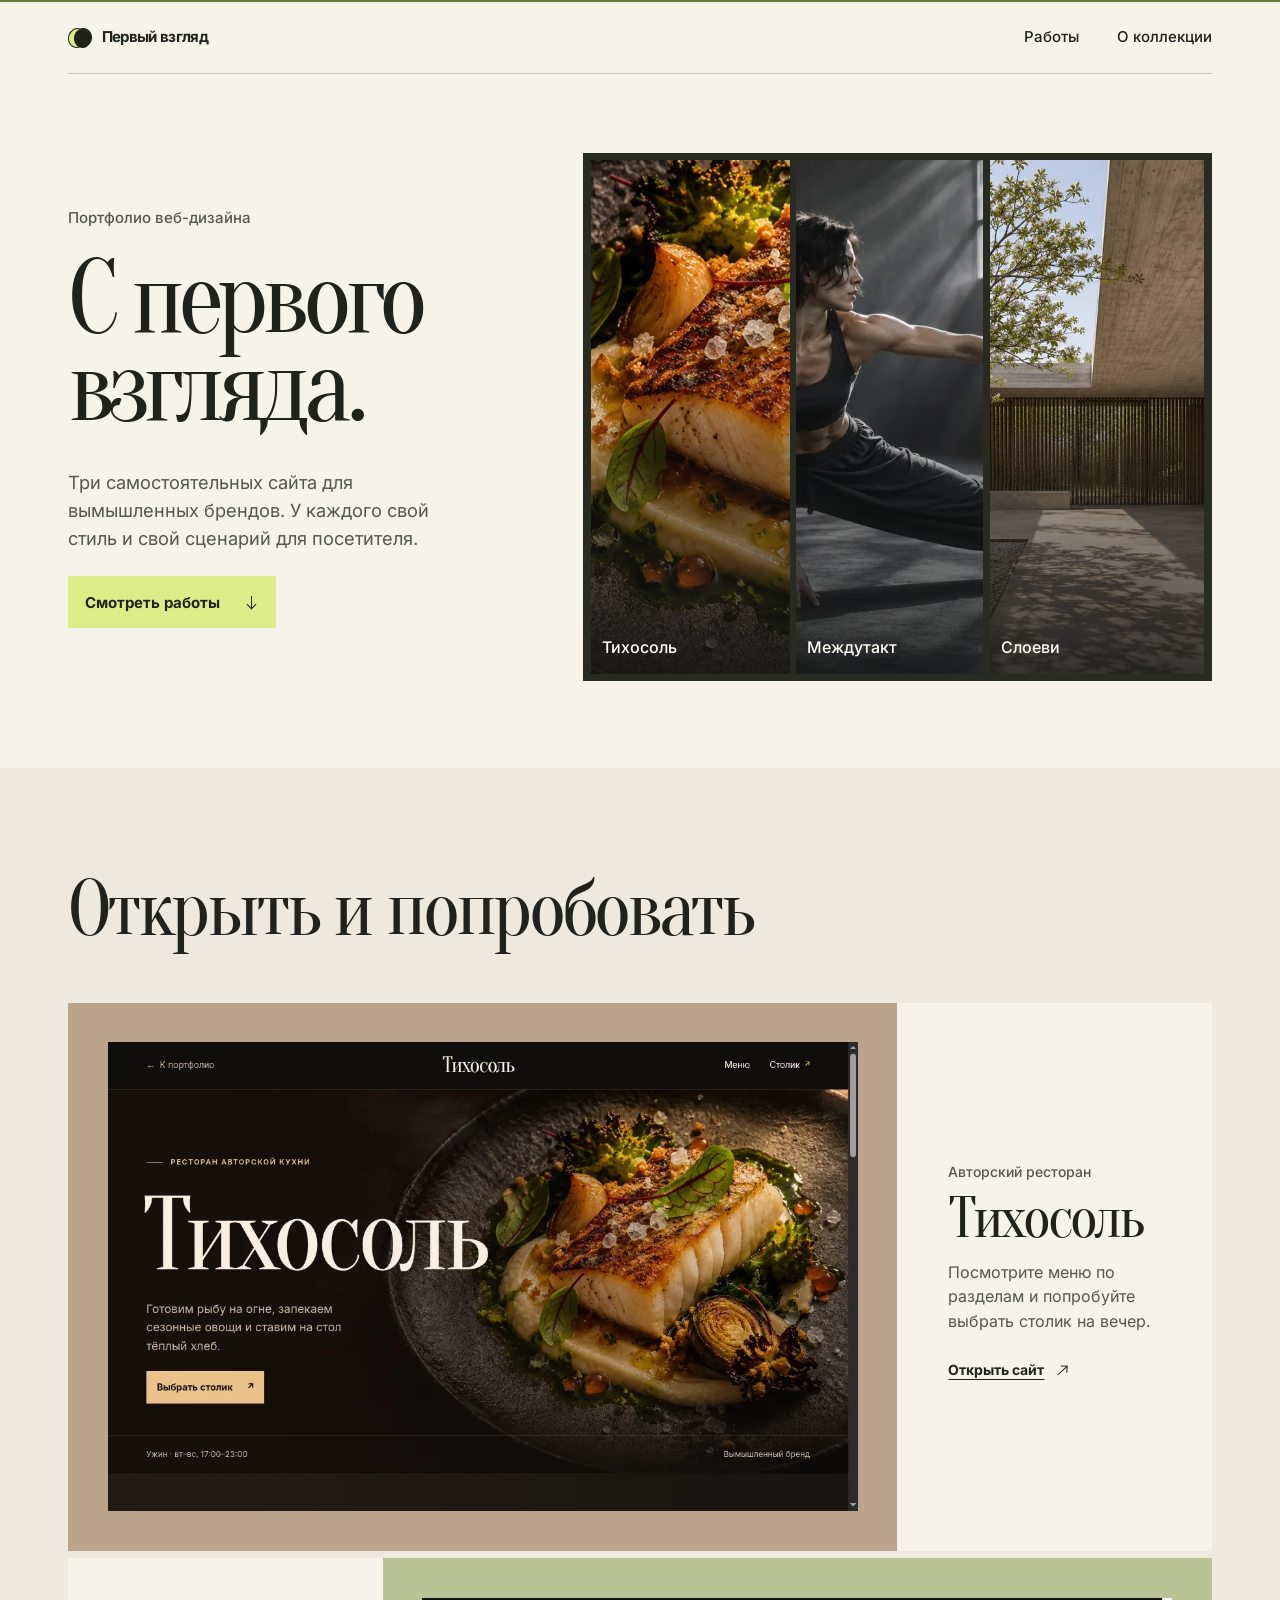
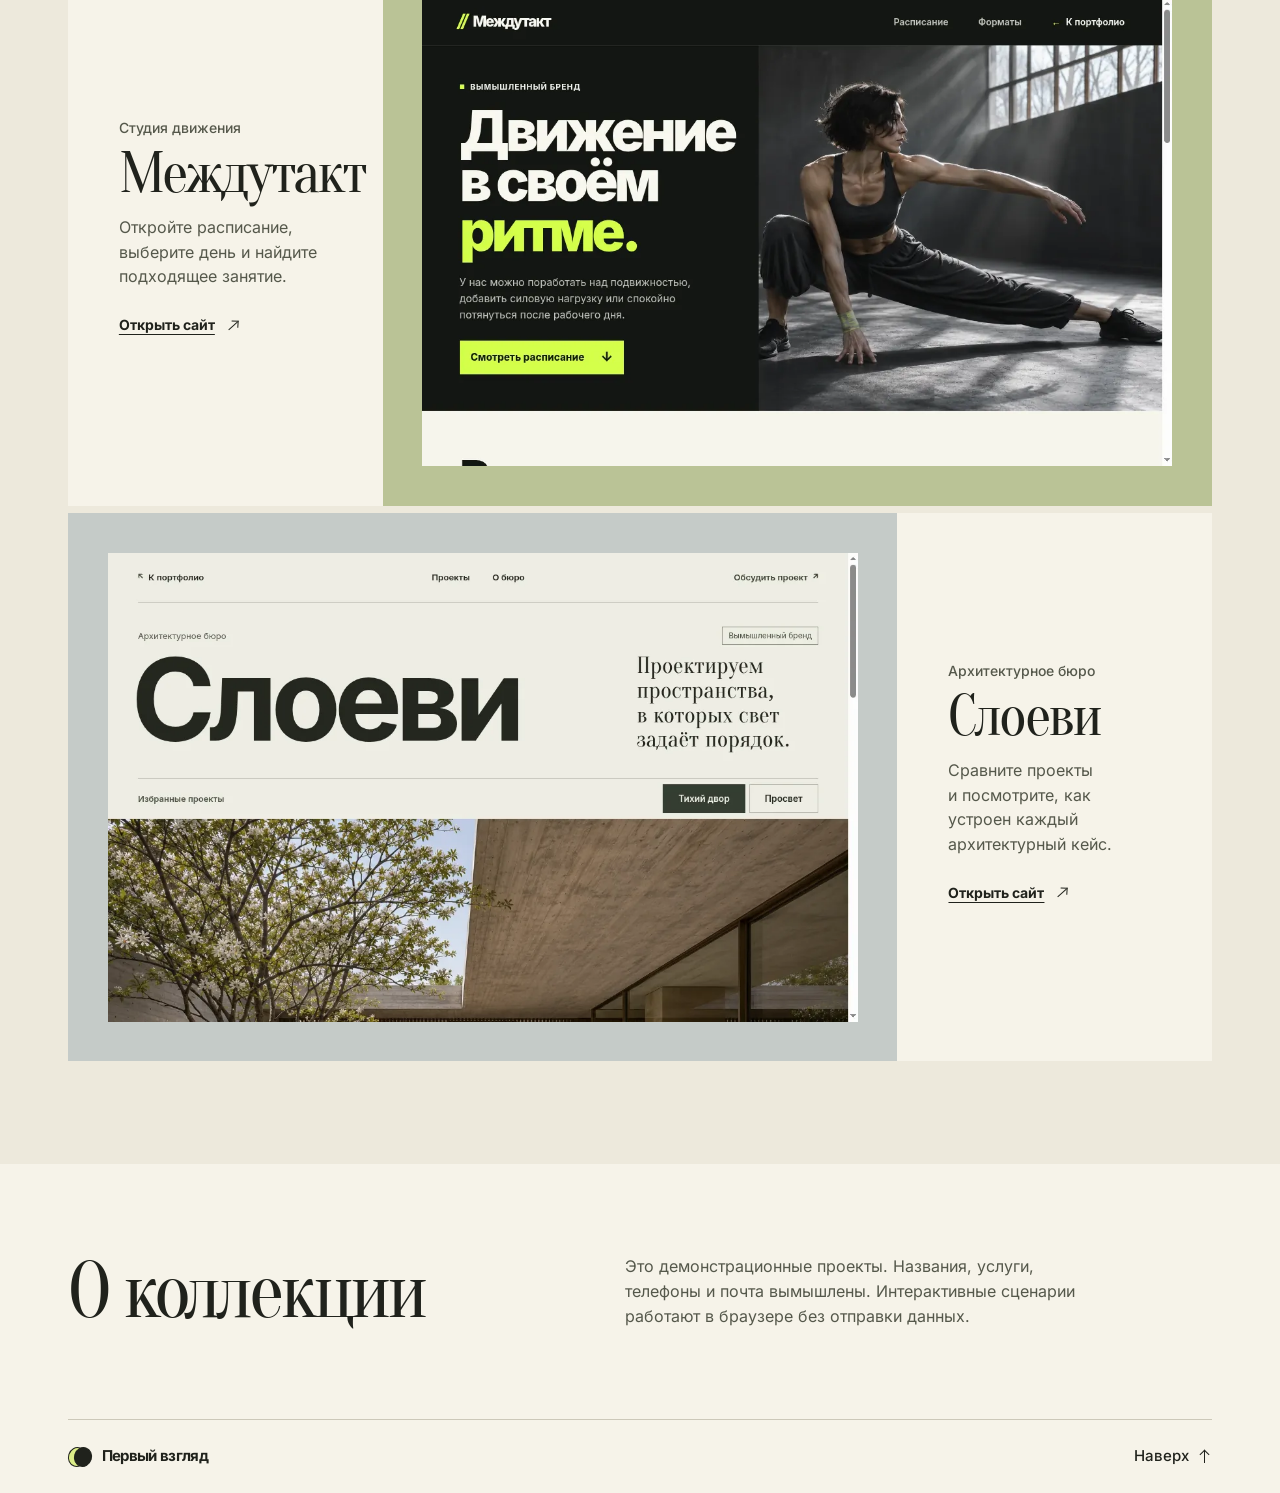
==== index.html @ 432946ef "Publish fictional web design portfolio" ====
<!doctype html>
<html lang="ru">
<head>
  <meta charset="utf-8">
  <meta name="viewport" content="width=device-width,initial-scale=1">
  <meta name="theme-color" content="#f6f3e9">
  <meta name="description" content="Портфолио веб-дизайна. Три самостоятельных интерактивных сайта для вымышленных брендов в гастрономии, фитнесе и архитектуре.">
  <title>Первый взгляд · Портфолио веб-дизайна</title>
  <link rel="icon" href="assets/mark.png" type="image/png">
  <link rel="preload" href="assets/fonts/oranienbaum-cyr.woff2" as="font" type="font/woff2" crossorigin>
  <link rel="stylesheet" href="portfolio.css">
  <script defer src="portfolio.js"></script>
</head>
<body id="top">
  <div class="reading-progress" aria-hidden="true"></div>
  <a class="skip" href="#main">К содержанию</a>
  <header class="masthead">
    <div class="container masthead-inner">
      <a href="#top" class="identity">
        <span class="identity-mark" aria-hidden="true"></span>
        <span>Первый взгляд</span>
      </a>
      <nav aria-label="Навигация по портфолио">
        <a href="#works">Работы</a>
        <a href="#about">О коллекции</a>
      </nav>
    </div>
  </header>
  <main id="main" tabindex="-1">
    <section class="hero container" aria-labelledby="title">
      <div class="intro">
        <p class="hero-label">Портфолио веб-дизайна</p>
        <h1 id="title"><span>С первого</span> <span>взгляда.</span></h1>
        <p class="intro-text">Три самостоятельных сайта для вымышленных брендов. У каждого свой стиль и свой сценарий для посетителя.</p>
        <a class="primary" href="#works">Смотреть работы <span class="arrow down" aria-hidden="true"></span></a>
      </div>
      <div class="cover-gallery" aria-label="Демосайты">
        <a class="cover cover--food" href="tihosol/index.html" data-project="tihosol">
          <img src="tihosol/assets/cover.webp" alt="" width="960" height="610" fetchpriority="high">
          <span>Тихосоль</span>
        </a>
        <a class="cover cover--movement" href="mezhdutakt/index.html" data-project="mezhdutakt">
          <img src="mezhdutakt/assets/cover.webp" alt="" width="1080" height="720" fetchpriority="high">
          <span>Междутакт</span>
        </a>
        <a class="cover cover--architecture" href="sloevi/index.html" data-project="sloevi">
          <img src="sloevi/assets/cover.webp" alt="" width="1120" height="747" fetchpriority="high">
          <span>Слоеви</span>
        </a>
      </div>
    </section>

    <section class="works" id="works" aria-labelledby="works-title">
      <div class="container">
        <h2 id="works-title">Открыть и попробовать</h2>
        <div class="project-list">
          <article data-reveal class="project project--food">
            <a class="project-link" href="tihosol/index.html">
              <div class="project-media">
                <img src="assets/tihosol-screen.webp" width="1152" height="720" alt="Первый экран демосайта ресторана «Тихосоль»" loading="lazy" decoding="async">
              </div>
              <div class="project-copy">
                <p>Авторский ресторан</p>
                <h3>Тихосоль</h3>
                <p>Посмотрите меню по разделам и попробуйте выбрать столик на вечер.</p>
                <span class="project-action">Открыть сайт <span class="arrow diagonal" aria-hidden="true"></span></span>
              </div>
            </a>
          </article>
          <article data-reveal class="project project--movement">
            <a class="project-link" href="mezhdutakt/index.html">
              <div class="project-media">
                <img src="assets/mezhdutakt-screen.webp" width="1152" height="720" alt="Первый экран демосайта студии движения «Междутакт»" loading="lazy" decoding="async">
              </div>
              <div class="project-copy">
                <p>Студия движения</p>
                <h3>Междутакт</h3>
                <p>Откройте расписание, выберите день и найдите подходящее занятие.</p>
                <span class="project-action">Открыть сайт <span class="arrow diagonal" aria-hidden="true"></span></span>
              </div>
            </a>
          </article>
          <article data-reveal class="project project--architecture">
            <a class="project-link" href="sloevi/index.html">
              <div class="project-media">
                <img src="assets/sloevi-screen.webp" width="1152" height="720" alt="Первый экран демосайта архитектурного бюро «Слоеви»" loading="lazy" decoding="async">
              </div>
              <div class="project-copy">
                <p>Архитектурное бюро</p>
                <h3>Слоеви</h3>
                <p>Сравните проекты и посмотрите, как устроен каждый архитектурный кейс.</p>
                <span class="project-action">Открыть сайт <span class="arrow diagonal" aria-hidden="true"></span></span>
              </div>
            </a>
          </article>
        </div>
      </div>
    </section>

    <section class="about" id="about" aria-labelledby="about-title">
      <div class="container about-inner" data-reveal>
        <h2 id="about-title">О коллекции</h2>
        <p>Это демонстрационные проекты. Названия, услуги, телефоны и почта вымышлены. Интерактивные сценарии работают в браузере без отправки данных.</p>
      </div>
    </section>
  </main>
  <footer class="footer">
    <div class="container footer-inner">
      <a href="#top" class="identity"><span class="identity-mark" aria-hidden="true"></span>Первый взгляд</a>
      <a href="#top" class="to-top">Наверх <span class="arrow up" aria-hidden="true"></span></a>
    </div>
  </footer>
</body>
</html>
---- portfolio.css ----
@font-face {
  font-family: Oranienbaum;
  src: url("assets/fonts/oranienbaum-cyr.woff2") format("woff2");
  font-weight: 400;
  font-display: swap;
  unicode-range: U+0301,U+0400-045F,U+0490-0491,U+04B0-04B1,U+2116;
}
@font-face {
  font-family: Inter;
  src: url("assets/fonts/inter-latin.woff2") format("woff2");
  font-weight: 400 700;
  font-display: swap;
}
@font-face {
  font-family: Inter;
  src: url("assets/fonts/inter-cyr.woff2") format("woff2");
  font-weight: 400 700;
  font-display: swap;
  unicode-range: U+0301,U+0400-045F,U+0490-0491,U+04B0-04B1,U+2116;
}

:root {
  color-scheme: light;
  --paper: #f6f3e9;
  --panel: #ede9dc;
  --ink: #20221c;
  --muted: #55584b;
  --line: #ccc8b9;
  --acid: #dced88;
  --accent: #bacd64;
  --title: Oranienbaum, Georgia, serif;
  --ui: Inter, system-ui, sans-serif;
  --gutter: clamp(16px, 5.3vw, 78px);
  --ease: cubic-bezier(.22,.7,.2,1);
}
* { box-sizing: border-box; }
html { background: var(--paper); scroll-behavior: smooth; }
body { margin: 0; color: var(--ink); font: 400 1rem/1.55 var(--ui); }
h1, h2, h3, p { margin: 0; }
h1, h2, h3 { text-wrap: balance; }
p { text-wrap: pretty; }
a { color: inherit; }
:where(a):focus-visible { outline: 2px solid var(--ink); outline-offset: 5px; }
:where(section, main)[id] { scroll-margin-top: 24px; }
main:focus { outline: none; }
.container { width: min(100% - var(--gutter) * 2, 1350px); margin-inline: auto; }
.skip:not(:focus) { position: absolute; width: 1px; height: 1px; overflow: hidden; clip-path: inset(50%); white-space: nowrap; }
.skip:focus { position: fixed; top: 10px; left: 10px; z-index: 5; padding: 10px 15px; background: var(--paper); }

.masthead-inner, .footer-inner { display: flex; min-height: 74px; align-items: center; justify-content: space-between; gap: 15px; }
.masthead-inner { border-bottom: 1px solid var(--line); }
.identity { display: inline-flex; align-items: center; min-height: 44px; gap: 10px; font-size: .9375rem; font-weight: 700; letter-spacing: -.045em; text-decoration: none; white-space: nowrap; }
.identity-mark { position: relative; width: 24px; height: 22px; flex: 0 0 24px; }
.identity-mark::before, .identity-mark::after {
  content: "";
  position: absolute;
  top: 2px;
  width: 16px;
  height: 18px;
  border: 1.5px solid;
  border-radius: 51%;
  transform: rotate(18deg);
}
.identity-mark::before { left: 0; background: var(--acid); }
.identity-mark::after { right: 0; background: var(--ink); }
.masthead nav { display: flex; align-items: center; gap: clamp(14px, 3vw, 42px); }
.masthead nav a, .to-top { display: inline-flex; align-items: center; min-height: 44px; font-size: .9375rem; font-weight: 500; text-decoration: none; white-space: nowrap; }
.masthead nav a:hover, .to-top:hover { text-decoration: underline; text-underline-offset: 4px; }

.hero {
  min-height: clamp(570px, 47vw, 745px);
  display: grid;
  grid-template-columns: minmax(0, .83fr) minmax(0, 1.17fr);
  gap: clamp(28px, 5.4vw, 86px);
  align-items: center;
  padding-block: clamp(41px, 6.15vw, 98px) clamp(48px, 6.8vw, 105px);
}
.intro { min-width: 0; }
.hero-label { margin-bottom: clamp(15px, 2vw, 30px); color: var(--muted); font-size: .9375rem; font-weight: 500; }
h1 { font: 400 clamp(4.5rem, 8.15vw, 8.1rem)/.84 var(--title); letter-spacing: -.066em; }
h1 span { display: block; }
.intro-text { max-width: 35ch; margin-top: clamp(24px, 3vw, 43px); font-size: clamp(1rem, 1.42vw, 1.18rem); color: var(--muted); }
.primary {
  display: inline-flex;
  width: fit-content;
  min-height: 52px;
  align-items: center;
  gap: 24px;
  margin-top: 24px;
  padding: 12px 17px;
  background: var(--acid);
  font-size: .9375rem;
  font-weight: 700;
  text-decoration: none;
  transition: background-color .2s, transform .24s var(--ease);
}
.primary:hover { background: var(--accent); transform: translateY(-2px); }
.primary:active { transform: translateY(0); }
.arrow { position: relative; display: inline-block; flex: 0 0 15px; width: 15px; height: 15px; }
.arrow::before, .arrow::after { content: ""; position: absolute; }
.arrow::before { left: 1px; right: 2px; top: 7px; border-top: 1.5px solid; }
.arrow::after { top: 4px; right: 2px; width: 6px; height: 6px; border-top: 1.5px solid; border-right: 1.5px solid; transform: rotate(45deg); }
.down { transform: rotate(90deg); }
.up { transform: rotate(-90deg); }
.diagonal { transform: rotate(-42deg); }

.cover-gallery {
  display: grid;
  grid-template-columns: minmax(0, 1fr) minmax(0, .94fr) minmax(0, 1.08fr);
  gap: clamp(4px, .5vw, 8px);
  min-width: 0;
  aspect-ratio: 1.19;
  padding: clamp(5px, .6vw, 9px);
  background: #282b22;
}
.cover {
  display: flex;
  position: relative;
  isolation: isolate;
  overflow: hidden;
  min-width: 0;
  align-items: end;
  background: #535445;
  color: #fffdf6;
  text-decoration: none;
}
.cover:focus-visible { outline: 2px solid var(--acid); outline-offset: -4px; }
.cover img { position: absolute; z-index: -2; inset: 0; width: 100%; height: 100%; object-fit: cover; transition: transform .5s var(--ease); }
.cover::before { position: absolute; z-index: -1; inset: 40% 0 0; content: ""; background: linear-gradient(transparent, #141515d9); }
.cover span { padding: 13px 11px; font-size: clamp(.75rem, 1.3vw, 1rem); font-weight: 500; }
.cover--food { background: #604433; }
.cover--food img { object-position: 51% center; }
.cover--movement { background: #65684d; }
.cover--movement img { object-position: 53% center; }
.cover--architecture { background: #696963; }
.cover--architecture img { object-position: 48% center; }
.cover::after {
  content: "";
  position: absolute;
  z-index: 1;
  inset: 0;
  background: var(--cover-ink, #31332b);
  transform: translateY(-102%);
  pointer-events: none;
}
.cover--food { --cover-ink: #68492f; }
.cover--movement { --cover-ink: #5b6840; }
.cover--architecture { --cover-ink: #69685d; }
.cover span::after {
  content: "";
  display: block;
  height: 1px;
  background: currentColor;
  transform: scaleX(0);
  transform-origin: left;
  transition: transform .25s var(--ease);
}
.cover:is(:hover, :focus-visible) span::after { transform: scaleX(1); }
.cover:is(:hover, :focus-visible) img { transform: scale(1.08); }

.works { padding-block: clamp(55px, 8vw, 116px); background: var(--panel); }
h2 { font: 400 clamp(2.75rem, 6.15vw, 5.6rem)/.96 var(--title); letter-spacing: -.05em; }
.works h2 { margin-bottom: clamp(22px, 4.4vw, 64px); }
.project-list { display: grid; gap: 7px; }
.project-link {
  position: relative;
  display: grid;
  grid-template-columns: minmax(0, 1.45fr) minmax(0, .55fr);
  align-items: stretch;
  gap: 0;
  background: var(--paper);
  text-decoration: none;
}
.project-media { display: grid; align-items: center; min-width: 0; padding: clamp(13px, 3.1vw, 44px); background: var(--mat, #c7c5b8); }
.project-media img { display: block; width: 100%; height: auto; aspect-ratio: 8 / 5; object-fit: cover; transition: transform .44s var(--ease); }
.project-link:hover .project-media img { transform: scale(1.025); }
.project--food { --mat: #bba48c; }
.project--movement { --mat: #bac396; }
.project--architecture { --mat: #c5cbc8; }
.project--movement .project-link { grid-template-columns: minmax(0, .55fr) minmax(0, 1.45fr); }
.project--movement .project-media { grid-column: 2; grid-row: 1; }
.project--movement .project-copy { grid-column: 1; grid-row: 1; }
.project-copy { display: flex; flex-direction: column; justify-content: center; align-items: flex-start; padding: clamp(22px, 4vw, 51px); }
.project-copy h3 { margin: 7px 0 13px; font: 400 clamp(2.35rem, 4.6vw, 4.25rem)/.96 var(--title); letter-spacing: -.045em; }
.project-copy > p { width: min(100%, 34ch); color: var(--muted); }
.project-copy > p:first-child { font-size: .875rem; font-weight: 500; }
.project-action { display: inline-flex; align-items: center; gap: 11px; min-height: 44px; margin-top: 14px; font-size: .875rem; font-weight: 700; text-decoration: underline; text-underline-offset: 4px; }
.project-link:hover .project-action { text-decoration-thickness: 2px; }

.about { padding-block: clamp(42px, 7vw, 98px); }
.about-inner { display: grid; grid-template-columns: minmax(0, .9fr) minmax(0, 1.1fr); gap: clamp(22px, 6vw, 78px); align-items: center; }
.about-inner > p { max-width: 48ch; color: var(--muted); }
.footer-inner { border-top: 1px solid var(--line); }
.to-top { gap: 8px; }

.reading-progress { display: none; }
@media (prefers-reduced-motion: no-preference) {
  .hero-label, .intro h1 span, .intro-text, .intro .primary, .cover-gallery {
    animation: intro-in .67s var(--ease) both;
  }
  .intro h1 span:first-child { animation-delay: .06s; }
  .intro h1 span:last-child { animation-delay: .15s; }
  .intro-text { animation-delay: .22s; }
  .intro .primary { animation-delay: .3s; }
  .cover-gallery { animation-delay: .06s; }
  .cover::after { animation: lift-cover .62s var(--ease) both; }
  .cover--food::after { animation-delay: .16s; }
  .cover--movement::after { animation-delay: .25s; }
  .cover--architecture::after { animation-delay: .34s; }

  .motion-ready [data-reveal] .project-media img,
  .motion-ready [data-reveal] .project-copy,
  .motion-ready .about-inner > * {
    transition: opacity .55s var(--ease), transform .55s var(--ease);
  }
  .motion-ready [data-reveal] .project-copy { transition-delay: .09s; }
  .motion-ready [data-reveal]:not(.is-visible):not(:focus-within) .project-media img {
    opacity: .25;
    transform: scale(.975) translateY(9px);
  }
  .motion-ready [data-reveal]:not(.is-visible):not(:focus-within) .project-copy,
  .motion-ready .about-inner:not(.is-visible) > * {
    opacity: .15;
    transform: translateY(14px);
  }

  @supports (animation-timeline: scroll()) {
    .reading-progress {
      display: block;
      position: fixed;
      z-index: 4;
      inset: 0 0 auto;
      height: 2px;
      background: #68783a;
      transform-origin: left;
      pointer-events: none;
      animation: reading-progress linear both;
      animation-timeline: scroll(root block);
    }
  }

  @keyframes intro-in {
    from { opacity: 0; transform: translateY(15px); }
    to { opacity: 1; transform: translateY(0); }
  }
  @keyframes lift-cover {
    from { transform: translateY(0); }
    to { transform: translateY(-102%); }
  }
  @keyframes reading-progress {
    from { transform: scaleX(0); }
    to { transform: scaleX(1); }
  }
}
@media (prefers-reduced-motion: reduce) {
  html { scroll-behavior: auto; }
  *, *::before, *::after { transition: none !important; animation: none !important; }
}
@media (max-width: 1000px) {
  .hero { grid-template-columns: minmax(0, .9fr) minmax(0, 1.1fr); }
  h1 { font-size: clamp(3.68rem, 8.85vw, 5.7rem); }
  .project-copy { padding: clamp(20px, 3vw, 30px); }
  .project-copy h3 { font-size: clamp(2rem, 4.6vw, 3.5rem); }
}
@media (max-width: 680px) {
  .masthead-inner, .footer-inner { min-height: 61px; }
  .masthead nav a { font-size: .8125rem; }
  .identity { gap: 7px; }
  .hero { min-height: 0; grid-template-columns: 1fr; gap: 28px; padding-block: 33px 45px; }
  h1 { font-size: clamp(3.72rem, 15vw, 6.1rem); }
  .intro-text { margin-top: 18px; }
  .primary { margin-top: 17px; }
  .cover-gallery { aspect-ratio: 1.5; }
  .cover span { padding: 8px 5px; }
  .works { padding-block: 40px 49px; }
  .project-list { gap: 13px; }
  .project-link, .project--movement .project-link { grid-template-columns: minmax(0, 1fr); }
  .project--movement .project-media, .project--movement .project-copy { grid-column: auto; grid-row: auto; }
  .project-copy { padding: 17px 15px 9px; }
  .project-copy h3 { font-size: 2.5rem; margin-bottom: 8px; }
  .project-action { margin-top: 7px; }
  .about-inner { grid-template-columns: minmax(0, 1fr); gap: 16px; }
}
@media (max-width: 355px) {
  .identity { font-size: .8125rem; }
  .masthead nav { gap: 9px; }
}
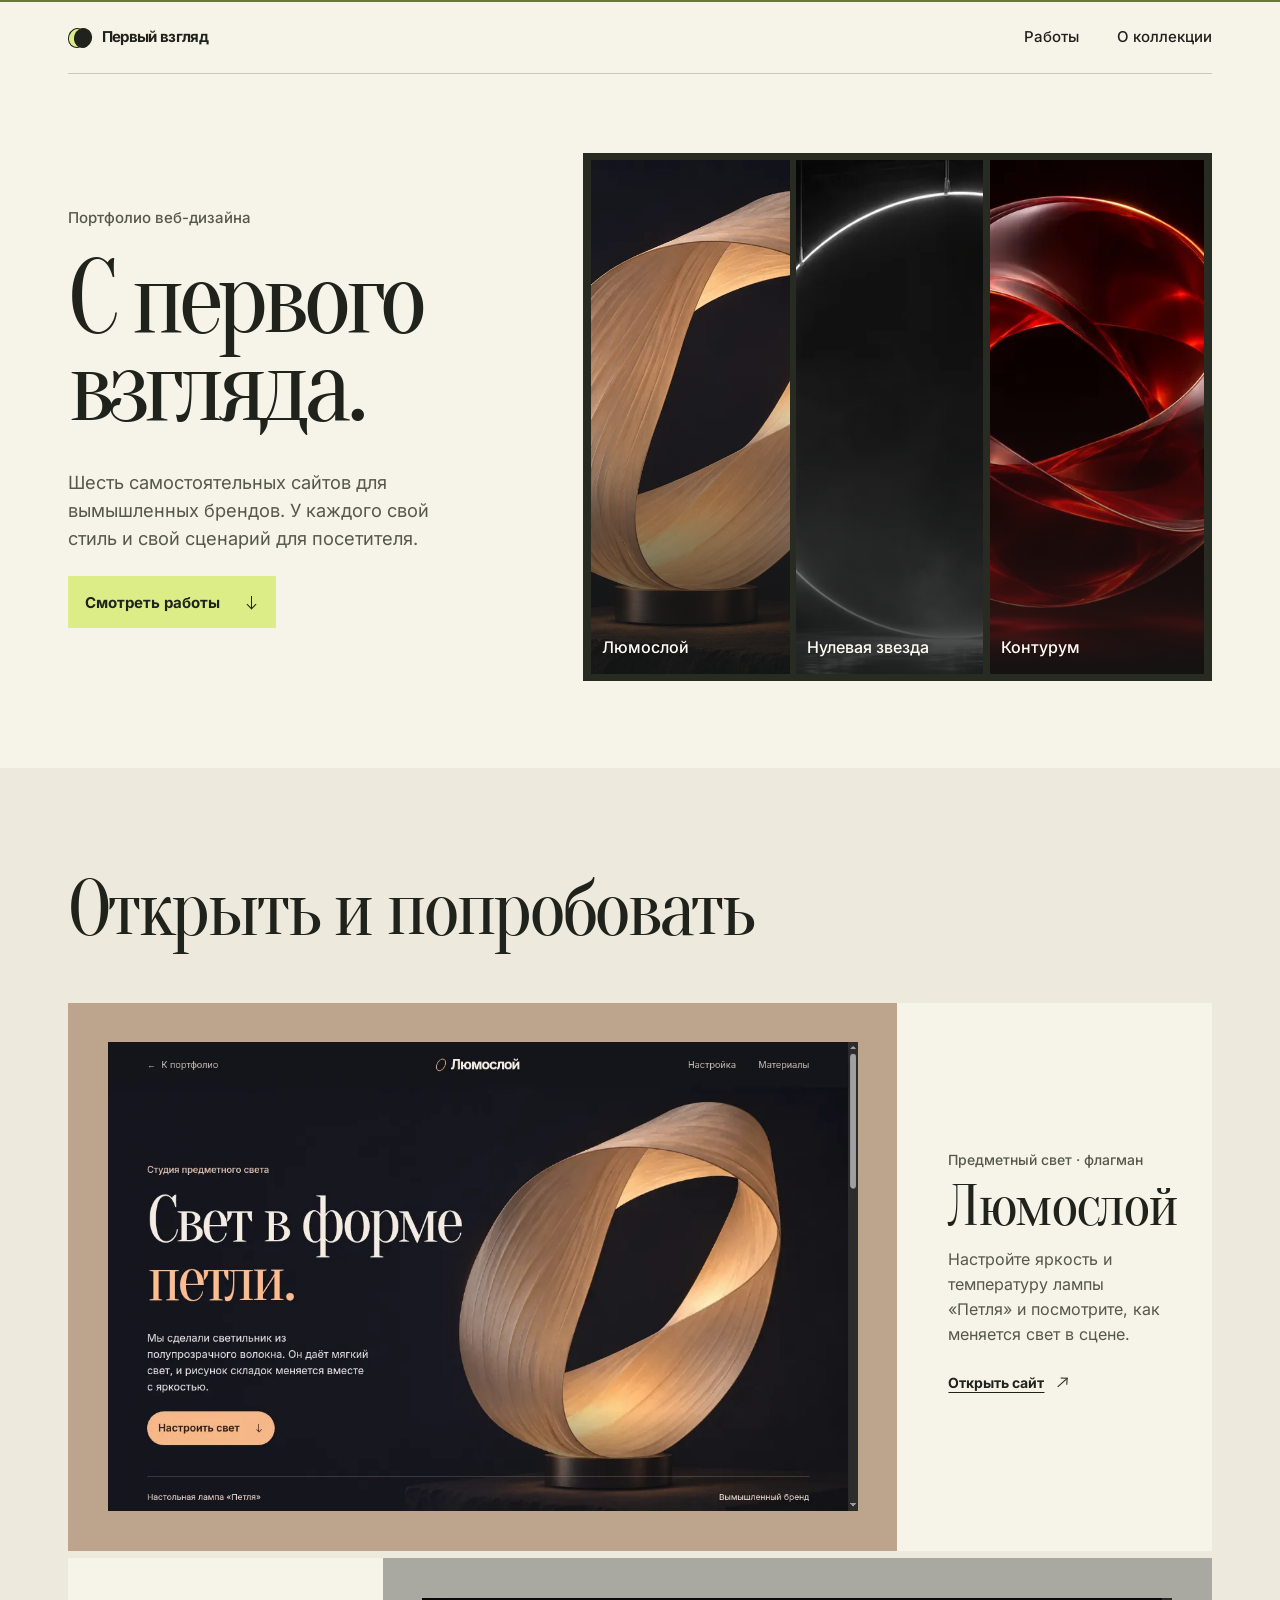
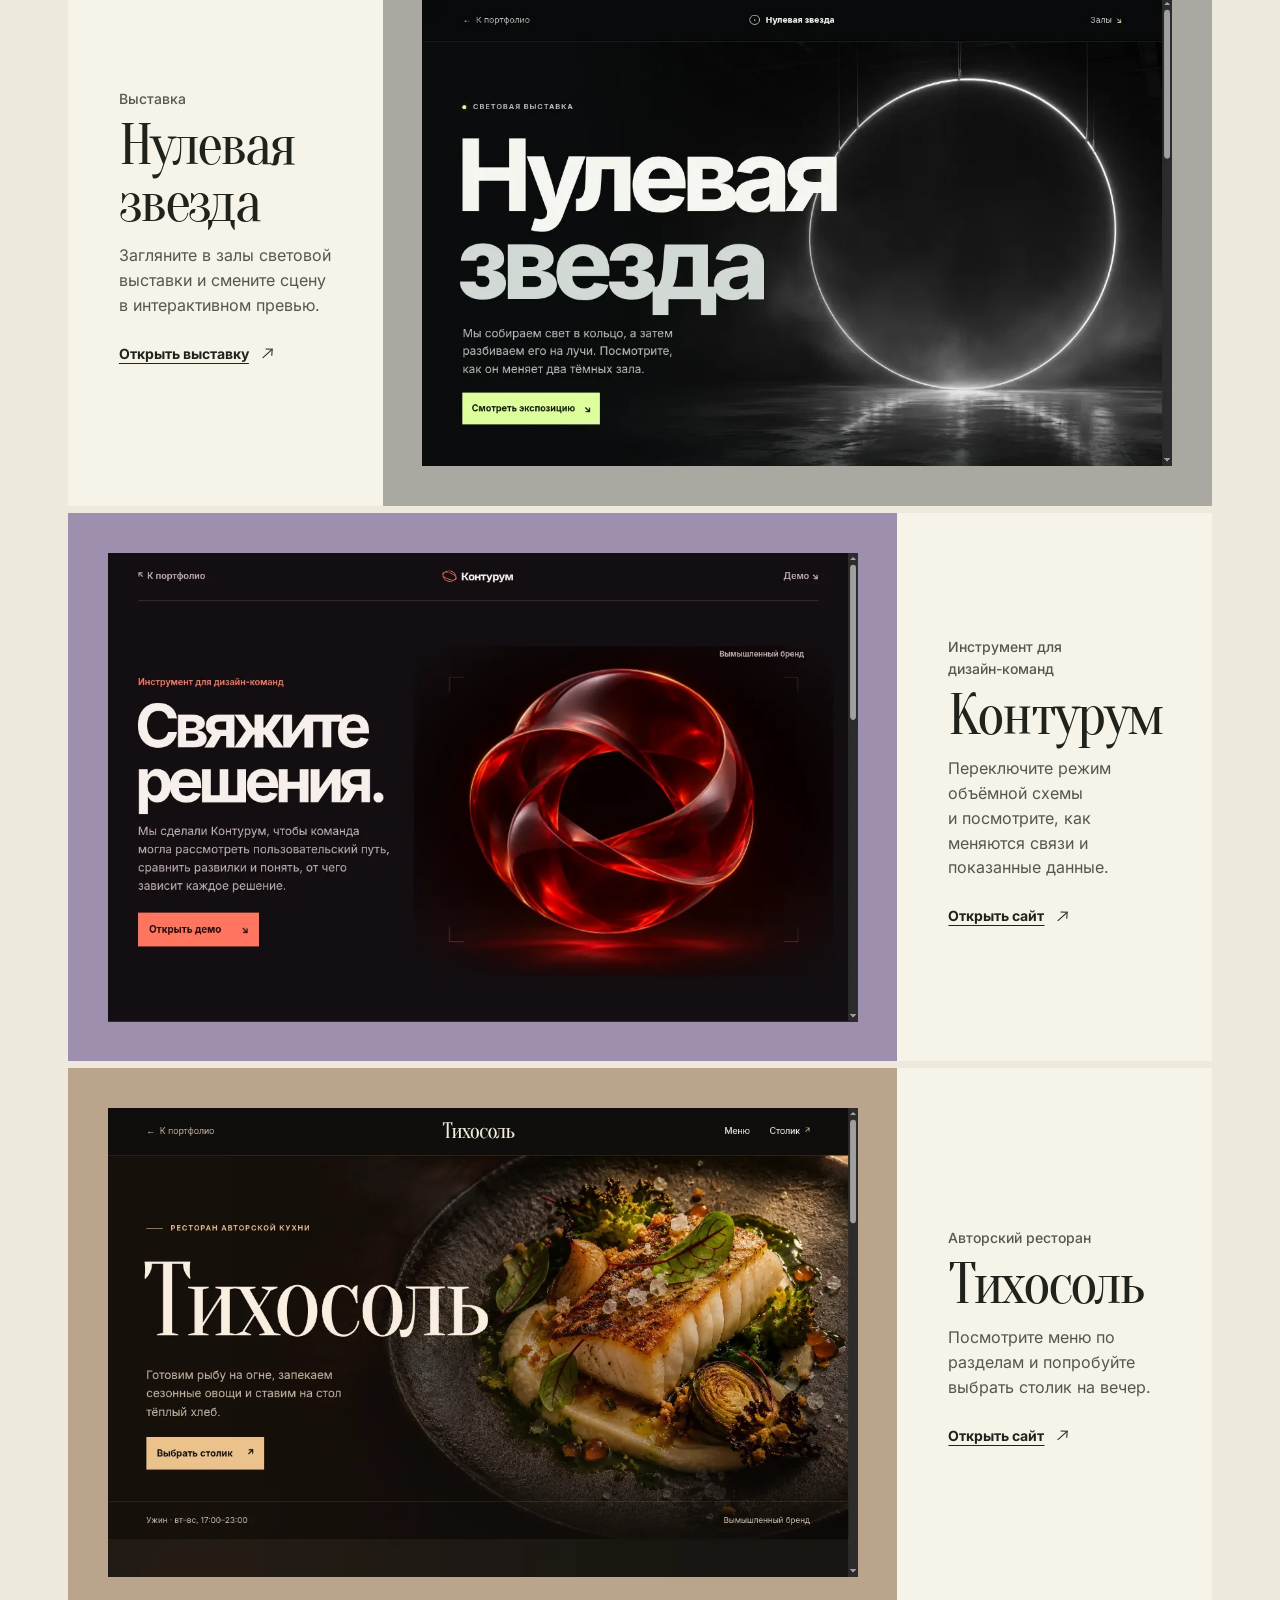
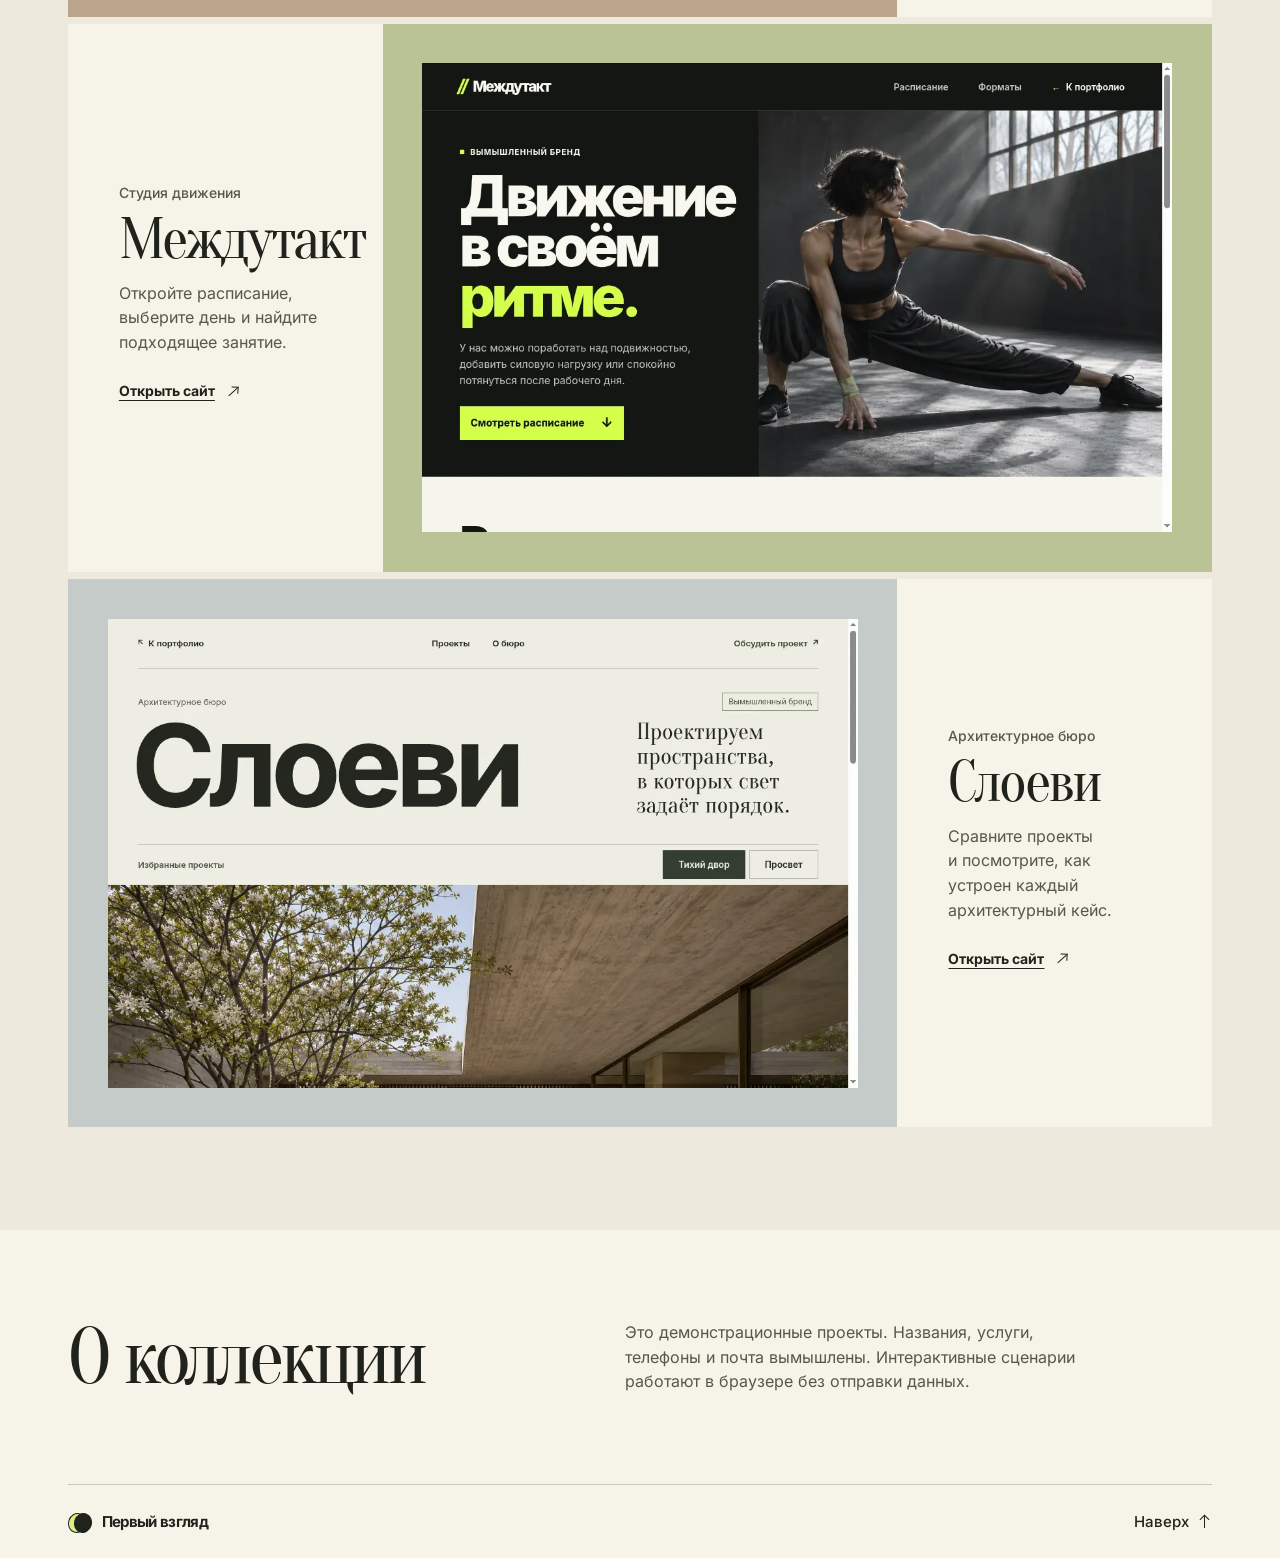
==== commit 060848ac: "Publish three new portfolio demos" ====
--- a/index.html
+++ b/index.html
@@ -4,11 +4,11 @@
   <meta charset="utf-8">
   <meta name="viewport" content="width=device-width,initial-scale=1">
   <meta name="theme-color" content="#f6f3e9">
-  <meta name="description" content="Портфолио веб-дизайна. Три самостоятельных интерактивных сайта для вымышленных брендов в гастрономии, фитнесе и архитектуре.">
+  <meta name="description" content="Портфолио веб-дизайна. Шесть самостоятельных интерактивных сайтов для вымышленных брендов в гастрономии, архитектуре, культуре и технологиях.">
   <title>Первый взгляд · Портфолио веб-дизайна</title>
   <link rel="icon" href="assets/mark.png" type="image/png">
   <link rel="preload" href="assets/fonts/oranienbaum-cyr.woff2" as="font" type="font/woff2" crossorigin>
-  <link rel="stylesheet" href="portfolio.css">
+  <link rel="stylesheet" href="portfolio.css?v=2">
   <script defer src="portfolio.js"></script>
 </head>
 <body id="top">
@@ -31,21 +31,21 @@
       <div class="intro">
         <p class="hero-label">Портфолио веб-дизайна</p>
         <h1 id="title"><span>С первого</span> <span>взгляда.</span></h1>
-        <p class="intro-text">Три самостоятельных сайта для вымышленных брендов. У каждого свой стиль и свой сценарий для посетителя.</p>
+        <p class="intro-text">Шесть самостоятельных сайтов для вымышленных брендов. У каждого свой стиль и свой сценарий для посетителя.</p>
         <a class="primary" href="#works">Смотреть работы <span class="arrow down" aria-hidden="true"></span></a>
       </div>
-      <div class="cover-gallery" aria-label="Демосайты">
-        <a class="cover cover--food" href="tihosol/index.html" data-project="tihosol">
-          <img src="tihosol/assets/cover.webp" alt="" width="960" height="610" fetchpriority="high">
-          <span>Тихосоль</span>
+      <div class="cover-gallery" aria-label="Новые демосайты">
+        <a class="cover cover--light" href="lumosloy/index.html" data-project="lumosloy">
+          <img src="lumosloy/assets/cover.webp" alt="" width="860" height="918" fetchpriority="high">
+          <span>Люмослой</span>
         </a>
-        <a class="cover cover--movement" href="mezhdutakt/index.html" data-project="mezhdutakt">
-          <img src="mezhdutakt/assets/cover.webp" alt="" width="1080" height="720" fetchpriority="high">
-          <span>Междутакт</span>
+        <a class="cover cover--exhibit" href="nulevaya/index.html" data-project="nulevaya">
+          <img src="nulevaya/assets/cover.webp" alt="" width="1000" height="625" fetchpriority="high">
+          <span>Нулевая звезда</span>
         </a>
-        <a class="cover cover--architecture" href="sloevi/index.html" data-project="sloevi">
-          <img src="sloevi/assets/cover.webp" alt="" width="1120" height="747" fetchpriority="high">
-          <span>Слоеви</span>
+        <a class="cover cover--tech" href="konturum/index.html" data-project="konturum">
+          <img src="konturum/assets/cover.webp" alt="" width="1040" height="693" fetchpriority="high">
+          <span>Контурум</span>
         </a>
       </div>
     </section>
@@ -54,6 +54,45 @@
       <div class="container">
         <h2 id="works-title">Открыть и попробовать</h2>
         <div class="project-list">
+          <article data-reveal class="project project--light">
+            <a class="project-link" href="lumosloy/index.html">
+              <div class="project-media">
+                <img src="assets/lumosloy-screen.webp" width="1152" height="720" alt="Первый экран сайта световой студии «Люмослой»" loading="lazy" decoding="async">
+              </div>
+              <div class="project-copy">
+                <p>Предметный свет · флагман</p>
+                <h3>Люмослой</h3>
+                <p>Настройте яркость и температуру лампы «Петля» и посмотрите, как меняется свет в сцене.</p>
+                <span class="project-action">Открыть сайт <span class="arrow diagonal" aria-hidden="true"></span></span>
+              </div>
+            </a>
+          </article>
+          <article data-reveal class="project project--exhibit">
+            <a class="project-link" href="nulevaya/index.html">
+              <div class="project-media">
+                <img src="assets/nulevaya-screen.webp" width="1152" height="720" alt="Первый экран демосайта выставки «Нулевая звезда»" loading="lazy" decoding="async">
+              </div>
+              <div class="project-copy">
+                <p>Выставка</p>
+                <h3>Нулевая звезда</h3>
+                <p>Загляните в залы световой выставки и смените сцену в интерактивном превью.</p>
+                <span class="project-action">Открыть выставку <span class="arrow diagonal" aria-hidden="true"></span></span>
+              </div>
+            </a>
+          </article>
+          <article data-reveal class="project project--tech">
+            <a class="project-link" href="konturum/index.html">
+              <div class="project-media">
+                <img src="assets/konturum-screen.webp" width="1152" height="720" alt="Первый экран демолендинга «Контурум»" loading="lazy" decoding="async">
+              </div>
+              <div class="project-copy">
+                <p>Инструмент для дизайн-команд</p>
+                <h3>Контурум</h3>
+                <p>Переключите режим объёмной схемы и посмотрите, как меняются связи и показанные данные.</p>
+                <span class="project-action">Открыть сайт <span class="arrow diagonal" aria-hidden="true"></span></span>
+              </div>
+            </a>
+          </article>
           <article data-reveal class="project project--food">
             <a class="project-link" href="tihosol/index.html">
               <div class="project-media">
--- a/portfolio.css
+++ b/portfolio.css
@@ -128,12 +128,12 @@
 .cover img { position: absolute; z-index: -2; inset: 0; width: 100%; height: 100%; object-fit: cover; transition: transform .5s var(--ease); }
 .cover::before { position: absolute; z-index: -1; inset: 40% 0 0; content: ""; background: linear-gradient(transparent, #141515d9); }
 .cover span { padding: 13px 11px; font-size: clamp(.75rem, 1.3vw, 1rem); font-weight: 500; }
-.cover--food { background: #604433; }
-.cover--food img { object-position: 51% center; }
-.cover--movement { background: #65684d; }
-.cover--movement img { object-position: 53% center; }
-.cover--architecture { background: #696963; }
-.cover--architecture img { object-position: 48% center; }
+.cover--light { background: #6b4d3b; }
+.cover--light img { object-position: 51% center; }
+.cover--exhibit { background: #3e403d; }
+.cover--exhibit img { object-position: 51% center; }
+.cover--tech { background: #35234e; }
+.cover--tech img { object-position: 55% center; }
 .cover::after {
   content: "";
   position: absolute;
@@ -143,9 +143,9 @@
   transform: translateY(-102%);
   pointer-events: none;
 }
-.cover--food { --cover-ink: #68492f; }
-.cover--movement { --cover-ink: #5b6840; }
-.cover--architecture { --cover-ink: #69685d; }
+.cover--light { --cover-ink: #68492f; }
+.cover--exhibit { --cover-ink: #585851; }
+.cover--tech { --cover-ink: #3d2755; }
 .cover span::after {
   content: "";
   display: block;
@@ -174,12 +174,15 @@
 .project-media { display: grid; align-items: center; min-width: 0; padding: clamp(13px, 3.1vw, 44px); background: var(--mat, #c7c5b8); }
 .project-media img { display: block; width: 100%; height: auto; aspect-ratio: 8 / 5; object-fit: cover; transition: transform .44s var(--ease); }
 .project-link:hover .project-media img { transform: scale(1.025); }
+.project--light { --mat: #bda48d; }
+.project--exhibit { --mat: #a9a9a1; }
+.project--tech { --mat: #9f8fae; }
 .project--food { --mat: #bba48c; }
 .project--movement { --mat: #bac396; }
 .project--architecture { --mat: #c5cbc8; }
-.project--movement .project-link { grid-template-columns: minmax(0, .55fr) minmax(0, 1.45fr); }
-.project--movement .project-media { grid-column: 2; grid-row: 1; }
-.project--movement .project-copy { grid-column: 1; grid-row: 1; }
+:is(.project--movement, .project--exhibit) .project-link { grid-template-columns: minmax(0, .55fr) minmax(0, 1.45fr); }
+:is(.project--movement, .project--exhibit) .project-media { grid-column: 2; grid-row: 1; }
+:is(.project--movement, .project--exhibit) .project-copy { grid-column: 1; grid-row: 1; }
 .project-copy { display: flex; flex-direction: column; justify-content: center; align-items: flex-start; padding: clamp(22px, 4vw, 51px); }
 .project-copy h3 { margin: 7px 0 13px; font: 400 clamp(2.35rem, 4.6vw, 4.25rem)/.96 var(--title); letter-spacing: -.045em; }
 .project-copy > p { width: min(100%, 34ch); color: var(--muted); }
@@ -204,9 +207,9 @@
   .intro .primary { animation-delay: .3s; }
   .cover-gallery { animation-delay: .06s; }
   .cover::after { animation: lift-cover .62s var(--ease) both; }
-  .cover--food::after { animation-delay: .16s; }
-  .cover--movement::after { animation-delay: .25s; }
-  .cover--architecture::after { animation-delay: .34s; }
+  .cover--light::after { animation-delay: .16s; }
+  .cover--exhibit::after { animation-delay: .25s; }
+  .cover--tech::after { animation-delay: .34s; }
 
   .motion-ready [data-reveal] .project-media img,
   .motion-ready [data-reveal] .project-copy,
@@ -274,8 +277,8 @@
   .cover span { padding: 8px 5px; }
   .works { padding-block: 40px 49px; }
   .project-list { gap: 13px; }
-  .project-link, .project--movement .project-link { grid-template-columns: minmax(0, 1fr); }
-  .project--movement .project-media, .project--movement .project-copy { grid-column: auto; grid-row: auto; }
+  .project-link, :is(.project--movement, .project--exhibit) .project-link { grid-template-columns: minmax(0, 1fr); }
+  :is(.project--movement, .project--exhibit) .project-media, :is(.project--movement, .project--exhibit) .project-copy { grid-column: auto; grid-row: auto; }
   .project-copy { padding: 17px 15px 9px; }
   .project-copy h3 { font-size: 2.5rem; margin-bottom: 8px; }
   .project-action { margin-top: 7px; }
